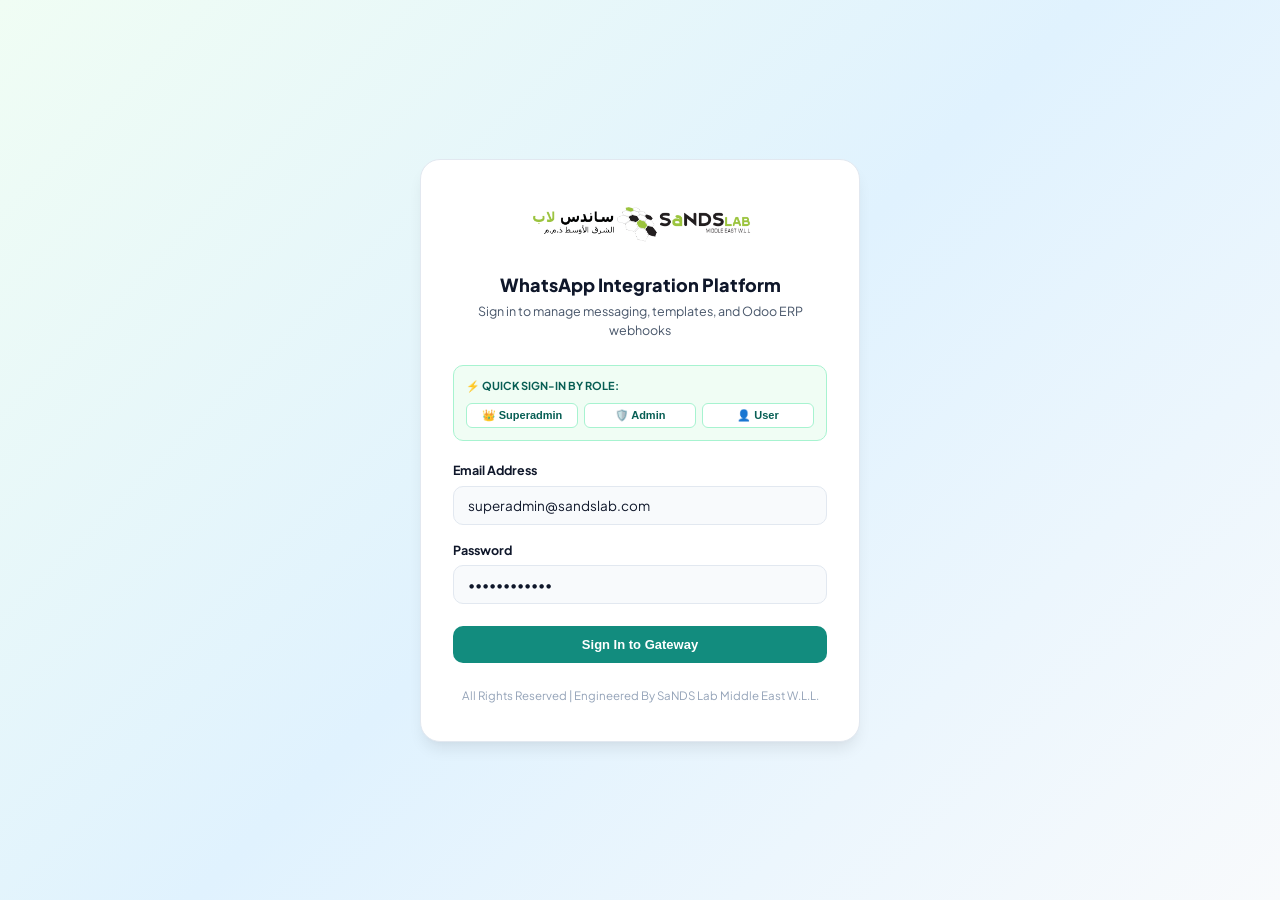
==== index.html @ a56812cc "Fix Meta template approval sync: add real-time status auto-sync and live polling for pending templat" ====
<!DOCTYPE html>
<html lang="en">
<head>
  <meta charset="UTF-8">
  <meta name="viewport" content="width=device-width, initial-scale=1.0">
  <title>WhatsApp Integration Platform | SaNDS Lab Middle East W.L.L.</title>
  
  <!-- Favicon -->
  <link rel="icon" type="image/png" href="./assets/logos/SaNDSLab-LogoNewUpdated.png">

  <!-- Google Fonts -->
  <link rel="preconnect" href="https://fonts.googleapis.com">
  <link rel="preconnect" href="https://fonts.gstatic.com" crossorigin>
  <link href="https://fonts.googleapis.com/css2?family=Plus+Jakarta+Sans:wght@300;400;500;600;700;800&family=JetBrains+Mono:wght@400;500;600&display=swap" rel="stylesheet">

  <!-- Application Stylesheet -->
  <link rel="stylesheet" href="./assets/css/app.css">

  <!-- Local Offline React 18 Core -->
  <script src="./assets/js/vendor/react.min.js"></script>
  <script src="./assets/js/vendor/react-dom.min.js"></script>
</head>
<body>
  <div id="root"></div>

  <!-- Pre-compiled Fast React 18 Application Bundle -->
  <script src="./assets/js/app.compiled.js?v=2.4.1"></script>
</body>
</html>
---- assets/css/app.css ----
/**
 * WhatsApp Integration Platform Stylesheet
 * Engineered by SaNDS Lab Middle East W.L.L.
 * Clean White Theme with WhatsApp Light Green Accents & Horizontal Navigation
 */

:root {
  --wa-green: #25D366;
  --wa-teal: #128C7E;
  --wa-dark-teal: #075E54;
  --wa-light-green: #DCF8C6;
  --wa-mint-bg: #E8F8F5;
  --wa-soft-green: #F0FDF4;
  --wa-border-green: #A7F3D0;
  
  --bg-app: #F8FAFC;
  --bg-card: #FFFFFF;
  --bg-sidebar: #FFFFFF;
  --bg-input: #F8FAFC;
  --border-color: #E2E8F0;
  --border-subtle: #F1F5F9;

  --text-primary: #0F172A;
  --text-secondary: #475569;
  --text-muted: #94A3B8;
  --text-inverse: #FFFFFF;

  --badge-otp: #3B82F6;
  --badge-utility: #10B981;
  --badge-marketing: #8B5CF6;
  --badge-service: #06B6D4;

  --shadow-sm: 0 1px 2px 0 rgba(0, 0, 0, 0.05);
  --shadow-md: 0 4px 6px -1px rgba(0, 0, 0, 0.08), 0 2px 4px -2px rgba(0, 0, 0, 0.04);
  --shadow-lg: 0 10px 15px -3px rgba(0, 0, 0, 0.08), 0 4px 6px -4px rgba(0, 0, 0, 0.03);
  --shadow-phone: 0 20px 25px -5px rgba(0, 0, 0, 0.15), 0 8px 10px -6px rgba(0, 0, 0, 0.1);

  --radius-sm: 6px;
  --radius-md: 10px;
  --radius-lg: 14px;
  --radius-full: 9999px;
}

* {
  box-sizing: border-box;
  margin: 0;
  padding: 0;
}

body {
  font-family: 'Plus Jakarta Sans', -apple-system, BlinkMacSystemFont, "Segoe UI", Roboto, sans-serif;
  background-color: var(--bg-app);
  color: var(--text-primary);
  line-height: 1.5;
  font-size: 13.5px;
  -webkit-font-smoothing: antialiased;
  min-height: 100vh;
  display: flex;
  flex-direction: column;
}

#root {
  min-height: 100vh;
  display: flex;
  flex-direction: column;
}

/* =========================================================================
   TOP HORIZONTAL NAVIGATION BAR (SaNDS Lab Logo ONLY)
   ========================================================================= */
/* =========================================================================
   TOP 2-TIER HORIZONTAL HEADER (Brand Top Bar + Full Sub-Header Menu)
   ========================================================================= */
.app-header {
  background: var(--bg-card);
  border-bottom: 1px solid var(--border-color);
  position: sticky;
  top: 0;
  z-index: 1000;
  box-shadow: 0 2px 10px rgba(0,0,0,0.04);
}

.header-top-bar {
  border-bottom: 1px solid var(--border-subtle);
  background: #FFFFFF;
}

.header-top-inner {
  max-width: 1680px;
  margin: 0 auto;
  padding: 0 24px;
  height: 68px;
  display: flex;
  align-items: center;
  justify-content: space-between;
  gap: 20px;
}

.header-brand {
  display: flex;
  align-items: center;
  gap: 16px;
  text-decoration: none;
}

.brand-logo {
  height: 48px;
  max-width: 240px;
  object-fit: contain;
  transition: transform 0.2s ease;
}

.brand-logo:hover {
  transform: scale(1.02);
}

.brand-badge {
  background: var(--wa-mint-bg);
  color: var(--wa-dark-teal);
  border: 1px solid var(--wa-border-green);
  font-size: 11px;
  font-weight: 700;
  padding: 3px 9px;
  border-radius: var(--radius-full);
  display: flex;
  align-items: center;
  gap: 6px;
}

.brand-badge .dot {
  width: 6px;
  height: 6px;
  border-radius: 50%;
  background: var(--wa-green);
  box-shadow: 0 0 6px var(--wa-green);
}

/* Sub-Header Horizontal Navigation Bar (Fixed bottom of header) */
.header-nav-bar {
  background: #FFFFFF;
  position: relative;
  z-index: 50;
}

.header-nav-inner {
  max-width: 1680px;
  margin: 0 auto;
  padding: 0 24px;
  display: flex;
  align-items: center;
  overflow: visible;
}

.horizontal-nav {
  display: flex;
  align-items: center;
  gap: 6px;
  padding: 8px 0;
  width: 100%;
}

.nav-item {
  display: inline-flex;
  align-items: center;
  gap: 8px;
  padding: 8px 16px;
  border-radius: var(--radius-md);
  font-size: 13px;
  font-weight: 600;
  color: var(--text-secondary);
  text-decoration: none;
  cursor: pointer;
  border: 1px solid transparent;
  transition: all 0.15s ease-in-out;
  white-space: nowrap;
}

.nav-item:hover {
  background: var(--wa-soft-green);
  color: var(--wa-dark-teal);
}

.nav-item.active {
  background: var(--wa-teal);
  color: #FFFFFF;
  box-shadow: 0 2px 8px rgba(18, 140, 126, 0.25);
}

.nav-item svg {
  flex-shrink: 0;
}

/* Navigation Dropdown Menu (.nav-dropdown-wrap, .nav-dropdown-btn, .nav-dropdown-menu, .nav-dropdown-item) */
.nav-dropdown-wrap {
  position: relative;
  display: inline-flex;
}

.nav-dropdown-btn {
  display: inline-flex;
  align-items: center;
  gap: 7px;
  padding: 8px 16px;
  border-radius: var(--radius-md);
  font-size: 13px;
  font-weight: 600;
  color: var(--text-secondary);
  background: transparent;
  border: 1px solid transparent;
  cursor: pointer;
  transition: all 0.15s ease-in-out;
  white-space: nowrap;
}

.nav-dropdown-btn:hover {
  background: var(--wa-soft-green);
  color: var(--wa-dark-teal);
}

.nav-dropdown-btn.active {
  background: var(--wa-teal);
  color: #FFFFFF;
  box-shadow: 0 2px 8px rgba(18, 140, 126, 0.25);
}

.nav-dropdown-btn.active .nav-chevron {
  color: rgba(255, 255, 255, 0.9);
}

.nav-chevron {
  font-size: 9px;
  margin-left: 2px;
  transition: transform 0.2s ease;
  display: inline-block;
  color: #94A3B8;
}

.nav-chevron.open {
  transform: rotate(180deg);
}

.nav-dropdown-menu {
  position: absolute;
  top: calc(100% + 6px);
  left: 0;
  min-width: 250px;
  background: #FFFFFF;
  border: 1px solid #E2E8F0;
  border-radius: 12px;
  box-shadow: 0 16px 32px -4px rgba(15, 23, 42, 0.16), 0 4px 12px -2px rgba(15, 23, 42, 0.08);
  padding: 6px;
  z-index: 10000;
  display: flex;
  flex-direction: column;
  gap: 3px;
  animation: dropdownSlideIn 0.18s cubic-bezier(0.16, 1, 0.3, 1);
}

@keyframes dropdownSlideIn {
  from {
    opacity: 0;
    transform: translateY(-6px);
  }
  to {
    opacity: 1;
    transform: translateY(0);
  }
}

.nav-dropdown-item {
  display: flex;
  align-items: center;
  justify-content: space-between;
  padding: 9px 12px;
  border-radius: 8px;
  font-size: 13px;
  font-weight: 600;
  color: #334155;
  background: transparent;
  border: none;
  cursor: pointer;
  text-align: left;
  width: 100%;
  transition: all 0.15s ease;
}

.nav-dropdown-item-left {
  display: flex;
  align-items: center;
  gap: 10px;
}

.nav-dropdown-item:hover {
  background: #F0FDF4;
  color: #075E54;
}

.nav-dropdown-item.active {
  background: #E8F8F5;
  color: #075E54;
  font-weight: 700;
}

.nav-item-indicator {
  display: inline-block;
  width: 7px;
  height: 7px;
  border-radius: 50%;
  background: #128C7E;
  box-shadow: 0 0 6px rgba(18, 140, 126, 0.6);
}

/* User Profile & Role Info in Header */
.header-actions {
  display: flex;
  align-items: center;
  gap: 12px;
}

.user-profile-pill {
  display: flex;
  align-items: center;
  gap: 9px;
  background: var(--bg-app);
  border: 1px solid var(--border-color);
  padding: 4px 10px 4px 6px;
  border-radius: var(--radius-full);
}

.avatar {
  width: 28px;
  height: 28px;
  border-radius: 50%;
  display: flex;
  align-items: center;
  justify-content: center;
  color: #fff;
  font-size: 12px;
  font-weight: 700;
  background: var(--wa-teal);
}

.user-details {
  display: flex;
  flex-direction: column;
}

.user-name {
  font-size: 12px;
  font-weight: 700;
  color: var(--text-primary);
  line-height: 1.2;
}

.user-role-badge {
  font-size: 10px;
  font-weight: 700;
  text-transform: uppercase;
  color: var(--wa-teal);
  letter-spacing: 0.4px;
}

.btn-logout {
  background: transparent;
  border: 1px solid var(--border-color);
  color: var(--text-secondary);
  padding: 7px 12px;
  border-radius: var(--radius-md);
  font-size: 12px;
  font-weight: 600;
  cursor: pointer;
  display: inline-flex;
  align-items: center;
  gap: 6px;
  transition: all 0.15s ease;
}

.btn-logout:hover {
  background: #FEE2E2;
  border-color: #FCA5A5;
  color: #DC2626;
}

/* =========================================================================
   MAIN APP CONTAINER
   ========================================================================= */
.app-body {
  flex: 1;
  max-width: 1680px;
  width: 100%;
  margin: 0 auto;
  padding: 24px;
}

.page-header-row {
  display: flex;
  justify-content: space-between;
  align-items: center;
  margin-bottom: 22px;
}

.page-title-group h1 {
  font-size: 20px;
  font-weight: 800;
  color: var(--text-primary);
  display: flex;
  align-items: center;
  gap: 10px;
}

.page-title-group p {
  font-size: 12.5px;
  color: var(--text-secondary);
  margin-top: 3px;
}

/* =========================================================================
   CARDS & GRIDS
   ========================================================================= */
.card {
  background: var(--bg-card);
  border: 1px solid var(--border-color);
  border-radius: var(--radius-lg);
  padding: 20px;
  box-shadow: var(--shadow-sm);
  margin-bottom: 20px;
  min-width: 0;
  box-sizing: border-box;
}

.card-header {
  display: flex;
  justify-content: space-between;
  align-items: center;
  margin-bottom: 16px;
  padding-bottom: 12px;
  border-bottom: 1px solid var(--border-subtle);
}

.card-title {
  font-size: 15px;
  font-weight: 700;
  color: var(--text-primary);
  display: flex;
  align-items: center;
  gap: 8px;
}

/* KPI Overview Grid */
.kpi-grid {
  display: grid;
  grid-template-columns: repeat(auto-fit, minmax(220px, 1fr));
  gap: 16px;
  margin-bottom: 24px;
}

.kpi-card {
  background: var(--bg-card);
  border: 1px solid var(--border-color);
  border-radius: var(--radius-lg);
  padding: 18px 20px;
  box-shadow: var(--shadow-sm);
  display: flex;
  flex-direction: column;
  position: relative;
  overflow: hidden;
  transition: transform 0.15s ease, box-shadow 0.15s ease;
}

.kpi-card:hover {
  transform: translateY(-2px);
  box-shadow: var(--shadow-md);
}

.kpi-card::before {
  content: "";
  position: absolute;
  top: 0;
  left: 0;
  right: 0;
  height: 3px;
  background: var(--wa-teal);
}

.kpi-card.accent-green::before { background: var(--wa-green); }
.kpi-card.accent-blue::before { background: #3B82F6; }
.kpi-card.accent-purple::before { background: #8B5CF6; }
.kpi-card.accent-amber::before { background: #F59E0B; }

.kpi-label {
  font-size: 11.5px;
  font-weight: 700;
  text-transform: uppercase;
  color: var(--text-secondary);
  letter-spacing: 0.5px;
  margin-bottom: 6px;
}

.kpi-value {
  font-size: 24px;
  font-weight: 800;
  color: var(--text-primary);
  line-height: 1.2;
}

.kpi-sub {
  font-size: 11.5px;
  color: var(--text-muted);
  margin-top: 6px;
  display: flex;
  align-items: center;
  gap: 5px;
}

.kpi-sub.positive {
  color: #15803D;
  font-weight: 600;
}

/* =========================================================================
   COMPOSER & LIVE WHATSAPP PHONE MOCKUP
   ========================================================================= */
.composer-layout {
  display: grid;
  grid-template-columns: 1fr 380px;
  gap: 24px;
  align-items: flex-start;
}

@media (max-width: 992px) {
  .composer-layout {
    grid-template-columns: 1fr;
  }
}

.form-group {
  margin-bottom: 16px;
}

.form-label {
  display: block;
  font-size: 12.5px;
  font-weight: 700;
  color: var(--text-primary);
  margin-bottom: 6px;
}

.form-hint {
  font-size: 11px;
  color: var(--text-muted);
  margin-top: 4px;
}

.form-input, .form-select, .form-textarea, .form-control {
  width: 100%;
  padding: 10px 14px;
  background: var(--bg-input);
  border: 1.5px solid var(--border-color);
  border-radius: var(--radius-md);
  font-size: 13.5px;
  font-family: inherit;
  color: var(--text-primary);
  transition: all 0.2s ease;
  box-sizing: border-box;
  display: block;
}

.form-select {
  appearance: none;
  -webkit-appearance: none;
  background-color: #FFFFFF;
  background-image: url("data:image/svg+xml,%3Csvg xmlns='http://www.w3.org/2000/svg' width='16' height='16' fill='%2364748B' viewBox='0 0 16 16'%3E%3Cpath d='M7.247 11.14 2.451 5.658C1.885 5.013 2.345 4 3.204 4h9.592a1 1 0 0 1 .753 1.659l-4.796 5.48a1 1 0 0 1-1.506 0z'/%3E%3C/svg%3E");
  background-repeat: no-repeat;
  background-position: right 14px center;
  background-size: 12px;
  padding-right: 38px;
  cursor: pointer;
}

.form-input:focus, .form-select:focus, .form-textarea:focus, .form-control:focus {
  outline: none;
  background: #fff;
  border-color: var(--wa-teal);
  box-shadow: 0 0 0 3px rgba(18, 140, 126, 0.18);
}

.form-textarea {
  min-height: 90px;
  resize: vertical;
}

.param-grid {
  display: grid;
  grid-template-columns: 1fr 1fr;
  gap: 12px;
  background: var(--wa-soft-green);
  padding: 14px;
  border-radius: var(--radius-md);
  border: 1px solid var(--wa-border-green);
}

/* Tariff Estimate Bar */
.tariff-estimate-banner {
  background: linear-gradient(135deg, #ECFDF5 0%, #E0F2FE 100%);
  border: 1.5px solid #A7F3D0;
  border-radius: var(--radius-md);
  padding: 12px 16px;
  display: flex;
  justify-content: space-between;
  align-items: center;
  margin-top: 16px;
}

.tariff-info {
  display: flex;
  flex-direction: column;
}

.tariff-info .title {
  font-size: 12px;
  font-weight: 700;
  color: #065F46;
}

.tariff-info .breakdown {
  font-size: 11px;
  color: #047857;
}

.tariff-rate-badge {
  background: var(--wa-teal);
  color: #fff;
  font-size: 14px;
  font-weight: 800;
  padding: 6px 12px;
  border-radius: var(--radius-md);
  letter-spacing: 0.3px;
}

/* WhatsApp Realistic Smartphone Mockup */
.phone-mockup-wrapper {
  position: sticky;
  top: 90px;
}

.phone-device {
  width: 360px;
  height: 620px;
  background: #111827;
  border-radius: 40px;
  padding: 12px;
  box-shadow: var(--shadow-phone);
  border: 3px solid #374151;
  position: relative;
  display: flex;
  flex-direction: column;
  margin: 0 auto;
}

.phone-notch {
  width: 140px;
  height: 18px;
  background: #111827;
  position: absolute;
  top: 12px;
  left: 50%;
  transform: translateX(-50%);
  border-bottom-left-radius: 12px;
  border-bottom-right-radius: 12px;
  z-index: 100;
  display: flex;
  align-items: center;
  justify-content: center;
}

.phone-speaker {
  width: 40px;
  height: 3px;
  background: #4B5563;
  border-radius: 2px;
}

.phone-screen {
  background: #ECE5DD url('https://user-images.githubusercontent.com/15075759/28719144-86dc0f70-73b1-11e7-911d-60d70fcded21.png') repeat;
  background-size: 320px;
  flex: 1;
  border-radius: 30px;
  display: flex;
  flex-direction: column;
  overflow: hidden;
}

.wa-chat-header {
  background: #075E54;
  color: #fff;
  padding: 24px 12px 10px;
  display: flex;
  align-items: center;
  gap: 10px;
}

.wa-avatar {
  width: 34px;
  height: 34px;
  border-radius: 50%;
  background: #25D366;
  display: flex;
  align-items: center;
  justify-content: center;
  font-weight: 800;
  color: #075E54;
  font-size: 13px;
}

.wa-user-info {
  flex: 1;
  overflow: hidden;
}

.wa-contact-name {
  font-size: 13px;
  font-weight: 700;
  display: flex;
  align-items: center;
  gap: 4px;
  white-space: nowrap;
}

.wa-verified-icon {
  color: #25D366;
}

.wa-status-text {
  font-size: 10px;
  color: #E2E8F0;
  opacity: 0.9;
}

.wa-chat-body {
  flex: 1;
  padding: 14px 12px;
  overflow-y: auto;
  display: flex;
  flex-direction: column;
  justify-content: flex-end;
  gap: 8px;
}

.wa-date-pill {
  align-self: center;
  background: rgba(255, 255, 255, 0.85);
  font-size: 10px;
  font-weight: 600;
  color: #4B5563;
  padding: 3px 9px;
  border-radius: 6px;
  box-shadow: 0 1px 1px rgba(0,0,0,0.06);
  margin-bottom: 6px;
}

.wa-bubble {
  max-width: 88%;
  background: var(--wa-light-green);
  align-self: flex-end;
  padding: 8px 10px 6px;
  border-radius: 8px 0px 8px 8px;
  box-shadow: 0 1px 2px rgba(0,0,0,0.12);
  position: relative;
  font-size: 12.5px;
  color: #111827;
  line-height: 1.4;
  word-break: break-word;
}

.wa-bubble.inbound {
  background: #FFFFFF;
  align-self: flex-start;
  border-radius: 0px 8px 8px 8px;
}

.wa-bubble-doc {
  background: #C4E9B3;
  padding: 7px 9px;
  border-radius: 6px;
  display: flex;
  align-items: center;
  gap: 8px;
  margin-bottom: 6px;
  font-size: 11.5px;
  font-weight: 600;
}

.wa-bubble-footer {
  font-size: 10px;
  color: #6B7280;
  margin-top: 4px;
  border-top: 1px dashed rgba(0,0,0,0.08);
  padding-top: 3px;
}

.wa-bubble-meta {
  display: flex;
  justify-content: flex-end;
  align-items: center;
  gap: 4px;
  font-size: 9.5px;
  color: #6B7280;
  margin-top: 3px;
}

.wa-ticks {
  color: #3B82F6;
  font-size: 11px;
}

.wa-chat-input-bar {
  background: #F0F2F5;
  padding: 8px 10px;
  display: flex;
  align-items: center;
  gap: 8px;
}

.wa-dummy-input {
  background: #FFFFFF;
  flex: 1;
  padding: 6px 12px;
  border-radius: 20px;
  font-size: 11px;
  color: #9CA3AF;
}

/* =========================================================================
   DATATABLE COMPONENT & CONTROLS
   ========================================================================= */
.datatable-container {
  background: var(--bg-card);
  border: 1px solid var(--border-color);
  border-radius: var(--radius-lg);
  box-shadow: var(--shadow-sm);
  overflow: hidden;
  margin-bottom: 24px;
}

.datatable-header {
  padding: 16px 20px;
  display: flex;
  justify-content: space-between;
  align-items: center;
  flex-wrap: wrap;
  gap: 14px;
  background: #FFFFFF;
  border-bottom: 1px solid var(--border-color);
}

.datatable-length {
  display: flex;
  align-items: center;
  gap: 8px;
  font-size: 12.5px;
  color: var(--text-secondary);
  font-weight: 600;
}

.datatable-length select {
  padding: 5px 10px;
  background: var(--bg-input);
  border: 1px solid var(--border-color);
  border-radius: var(--radius-sm);
  font-size: 12.5px;
  color: var(--text-primary);
  font-weight: 600;
  cursor: pointer;
}

.datatable-tools {
  display: flex;
  align-items: center;
  gap: 10px;
  flex-wrap: wrap;
}

.datatable-search {
  position: relative;
  display: flex;
  align-items: center;
}

.datatable-search input {
  padding: 7px 12px 7px 32px;
  background: var(--bg-input);
  border: 1px solid var(--border-color);
  border-radius: var(--radius-md);
  font-size: 12.5px;
  width: 240px;
  color: var(--text-primary);
  transition: all 0.2s;
}

.datatable-search input:focus {
  width: 290px;
  background: #FFFFFF;
  border-color: var(--wa-teal);
  outline: none;
  box-shadow: 0 0 0 3px rgba(18, 140, 126, 0.15);
}

.datatable-search-icon {
  position: absolute;
  left: 10px;
  font-size: 12px;
  color: var(--text-muted);
  pointer-events: none;
}

.btn-export {
  background: #FFFFFF;
  border: 1px solid var(--border-color);
  color: var(--text-secondary);
  padding: 6px 12px;
  border-radius: var(--radius-md);
  font-size: 12px;
  font-weight: 600;
  cursor: pointer;
  display: inline-flex;
  align-items: center;
  gap: 6px;
  transition: all 0.15s;
}

.btn-export:hover {
  background: var(--wa-soft-green);
  border-color: var(--wa-border-green);
  color: var(--wa-dark-teal);
}

.data-table-wrapper {
  overflow-x: auto;
}

.data-table {
  width: 100%;
  border-collapse: collapse;
  font-size: 12.5px;
  text-align: left;
}

.data-table th {
  background: #F8FAFC;
  color: var(--text-secondary);
  font-weight: 700;
  padding: 12px 16px;
  border-bottom: 1.5px solid var(--border-color);
  text-transform: uppercase;
  font-size: 11px;
  letter-spacing: 0.5px;
  white-space: nowrap;
}

.data-table th.sortable {
  cursor: pointer;
  user-select: none;
  transition: background 0.15s, color 0.15s;
}

.data-table th.sortable:hover {
  background: #EEF2F6;
  color: var(--wa-dark-teal);
}

.sort-indicator {
  display: inline-block;
  margin-left: 6px;
  font-size: 10px;
  color: var(--text-muted);
}

.data-table th.sorted .sort-indicator {
  color: var(--wa-teal);
  font-weight: 800;
}

.data-table td {
  padding: 13px 16px;
  border-bottom: 1px solid var(--border-subtle);
  color: var(--text-primary);
  vertical-align: middle;
}

.data-table tr:last-child td {
  border-bottom: none;
}

.data-table tr:hover td {
  background: var(--wa-soft-green);
}

/* DataTable Footer Pagination */
.datatable-footer {
  padding: 14px 20px;
  display: flex;
  justify-content: space-between;
  align-items: center;
  flex-wrap: wrap;
  gap: 12px;
  background: #FFFFFF;
  border-top: 1px solid var(--border-color);
  font-size: 12px;
  color: var(--text-secondary);
}

.datatable-info {
  font-weight: 600;
}

.datatable-pagination {
  display: flex;
  align-items: center;
  gap: 4px;
}

.page-btn {
  background: #FFFFFF;
  border: 1px solid var(--border-color);
  color: var(--text-secondary);
  min-width: 32px;
  height: 32px;
  padding: 0 8px;
  border-radius: var(--radius-sm);
  font-size: 12px;
  font-weight: 700;
  display: inline-flex;
  align-items: center;
  justify-content: center;
  cursor: pointer;
  transition: all 0.15s;
}

.page-btn:hover:not(:disabled) {
  background: var(--wa-soft-green);
  border-color: var(--wa-border-green);
  color: var(--wa-dark-teal);
}

.page-btn.active {
  background: var(--wa-teal);
  border-color: var(--wa-teal);
  color: #FFFFFF;
  box-shadow: 0 2px 6px rgba(18, 140, 126, 0.25);
}

.page-btn:disabled {
  opacity: 0.4;
  cursor: not-allowed;
}

.badge {
  display: inline-flex;
  align-items: center;
  gap: 4px;
  padding: 3px 8px;
  border-radius: var(--radius-full);
  font-size: 11px;
  font-weight: 700;
  text-transform: uppercase;
  letter-spacing: 0.3px;
}

.badge.cat-auth { background: #EFF6FF; color: #1D4ED8; border: 1px solid #BFDBFE; }
.badge.cat-utility { background: #F0FDF4; color: #15803D; border: 1px solid #BBF7D0; }
.badge.cat-marketing { background: #FAF5FF; color: #7E22CE; border: 1px solid #E9D5FF; }
.badge.cat-service { background: #ECFEFF; color: #0E7490; border: 1px solid #A5F3FC; }

.badge.status-read { background: #DCFCE7; color: #15803D; }
.badge.status-delivered { background: #E0E7FF; color: #4338CA; }
.badge.status-sent { background: #FEF3C7; color: #B45309; }
.badge.status-queued { background: #F3F4F6; color: #4B5563; }
.badge.status-failed { background: #FEE2E2; color: #B91C1C; }

/* Buttons */
.btn {
  display: inline-flex;
  align-items: center;
  justify-content: center;
  gap: 8px;
  padding: 8px 16px;
  border-radius: var(--radius-md);
  font-size: 13px;
  font-weight: 600;
  cursor: pointer;
  border: 1px solid transparent;
  transition: all 0.15s ease;
  text-decoration: none;
}

.btn-primary {
  background: var(--wa-teal);
  color: #fff;
}

.btn-primary:hover {
  background: var(--wa-dark-teal);
  transform: translateY(-1px);
}

.btn-success {
  background: var(--wa-green);
  color: #075E54;
  font-weight: 700;
}

.btn-success:hover {
  background: #1EBE5D;
}

.btn-secondary {
  background: #F1F5F9;
  color: var(--text-secondary);
  border-color: var(--border-color);
}

.btn-secondary:hover {
  background: #E2E8F0;
  color: var(--text-primary);
}

.btn-sm {
  padding: 4px 10px;
  font-size: 11.5px;
  border-radius: var(--radius-sm);
}

/* =========================================================================
   LOGIN SCREEN (Light Theme & Presets)
   ========================================================================= */
.login-container {
  min-height: 100vh;
  display: flex;
  align-items: center;
  justify-content: center;
  background: linear-gradient(135deg, #F0FDF4 0%, #E0F2FE 50%, #F8FAFC 100%);
  padding: 24px;
}

.login-card {
  width: 100%;
  max-width: 440px;
  background: #FFFFFF;
  border: 1px solid var(--border-color);
  border-radius: 20px;
  padding: 36px 32px;
  box-shadow: var(--shadow-lg);
}

.login-header {
  text-align: center;
  margin-bottom: 26px;
}

.login-logo {
  height: 54px;
  max-width: 260px;
  object-fit: contain;
  margin-bottom: 16px;
}

.login-header h2 {
  font-size: 18px;
  font-weight: 800;
  color: var(--text-primary);
}

.login-header p {
  font-size: 12.5px;
  color: var(--text-secondary);
  margin-top: 4px;
}

.preset-roles-box {
  background: var(--wa-soft-green);
  border: 1px solid var(--wa-border-green);
  border-radius: var(--radius-md);
  padding: 12px;
  margin-bottom: 20px;
}

.preset-roles-title {
  font-size: 11px;
  font-weight: 700;
  text-transform: uppercase;
  color: var(--wa-dark-teal);
  margin-bottom: 8px;
}

.preset-buttons-row {
  display: flex;
  gap: 6px;
}

.btn-preset {
  flex: 1;
  background: #fff;
  border: 1px solid var(--wa-border-green);
  color: var(--wa-dark-teal);
  padding: 5px 8px;
  border-radius: var(--radius-sm);
  font-size: 11px;
  font-weight: 700;
  cursor: pointer;
  transition: all 0.15s ease;
}

.btn-preset:hover {
  background: var(--wa-teal);
  color: #fff;
  border-color: var(--wa-teal);
}

/* =========================================================================
   API DEVELOPER HUB & CODE SNIPPETS
   ========================================================================= */
.api-hub-grid {
  display: grid;
  grid-template-columns: minmax(0, 1fr) minmax(0, 1fr);
  gap: 20px;
  align-items: start;
}

@media (max-width: 960px) {
  .api-hub-grid {
    grid-template-columns: 1fr;
  }
}

.code-box {
  background: #0F172A;
  color: #F8FAFC;
  font-family: 'JetBrains Mono', 'Fira Code', Consolas, monospace;
  font-size: 12px;
  padding: 16px;
  border-radius: var(--radius-md);
  overflow-x: auto;
  position: relative;
  line-height: 1.5;
  box-sizing: border-box;
  max-width: 100%;
}

.code-box pre {
  margin: 0;
  white-space: pre-wrap;
  word-break: break-word;
  overflow-wrap: anywhere;
  font-family: inherit;
  font-size: inherit;
  line-height: inherit;
  max-width: 100%;
}

.code-box-header {
  display: flex;
  justify-content: space-between;
  align-items: center;
  margin-bottom: 8px;
  padding-bottom: 8px;
  border-bottom: 1px solid #334155;
  font-size: 11px;
  color: #94A3B8;
  font-weight: 600;
}

.btn-copy-code {
  background: #1E293B;
  border: 1px solid #475569;
  color: #E2E8F0;
  padding: 4px 10px;
  border-radius: 6px;
  font-size: 11px;
  font-weight: 600;
  cursor: pointer;
  transition: all 0.15s;
  display: inline-flex;
  align-items: center;
  gap: 5px;
}

.btn-copy-code:hover {
  background: var(--wa-teal);
  color: #fff;
  border-color: var(--wa-teal);
}

.code-tabs-header {
  display: flex;
  gap: 4px;
  background: #1E293B;
  padding: 4px;
  border-radius: 8px;
  margin-bottom: 12px;
  flex-wrap: wrap;
}

.code-tab-btn {
  background: transparent;
  border: none;
  color: #94A3B8;
  padding: 6px 12px;
  font-size: 11.5px;
  font-weight: 600;
  border-radius: 6px;
  cursor: pointer;
  transition: all 0.2s ease;
  display: flex;
  align-items: center;
  gap: 6px;
}

.code-tab-btn:hover {
  color: #F8FAFC;
  background: rgba(255, 255, 255, 0.06);
}

.code-tab-btn.active {
  background: var(--wa-teal);
  color: #ffffff;
  box-shadow: 0 2px 4px rgba(0, 0, 0, 0.2);
}

/* =========================================================================
   FOOTER (All Rights Reserved & Engineered by SaNDS Lab)
   ========================================================================= */
.app-footer {
  background: var(--bg-card);
  border-top: 1px solid var(--border-color);
  padding: 16px 24px;
  margin-top: auto;
}

.footer-inner {
  max-width: 1680px;
  margin: 0 auto;
  display: flex;
  justify-content: space-between;
  align-items: center;
  font-size: 11.5px;
  color: var(--text-secondary);
  flex-wrap: wrap;
  gap: 10px;
}

.footer-left {
  font-weight: 600;
}

.footer-right {
  display: flex;
  align-items: center;
  gap: 14px;
}

.footer-badge {
  background: var(--wa-soft-green);
  color: var(--wa-teal);
  font-size: 10.5px;
  font-weight: 700;
  padding: 2px 7px;
  border-radius: 4px;
}

/* =========================================================================
   LIVE WHATSAPP CONVERSATION CHAT CONSOLE & DRAWER
   ========================================================================= */
.chat-modal-overlay {
  position: fixed;
  top: 0;
  left: 0;
  right: 0;
  bottom: 0;
  background: rgba(15, 23, 42, 0.65);
  backdrop-filter: blur(4px);
  display: flex;
  align-items: center;
  justify-content: center;
  z-index: 10000;
  padding: 20px;
  animation: fadeIn 0.2s ease-out;
}

.chat-modal-box {
  background: #FFFFFF;
  width: 100%;
  max-width: 780px;
  height: 85vh;
  max-height: 820px;
  border-radius: 16px;
  box-shadow: 0 25px 50px -12px rgba(0, 0, 0, 0.25);
  display: flex;
  flex-direction: column;
  overflow: hidden;
  border: 1px solid var(--border-color);
}

/* Chat Header */
.chat-modal-header {
  background: #075E54;
  color: #FFFFFF;
  padding: 14px 18px;
  display: flex;
  align-items: center;
  justify-content: space-between;
  box-shadow: 0 2px 8px rgba(0,0,0,0.15);
}

.chat-header-user {
  display: flex;
  align-items: center;
  gap: 12px;
}

.chat-avatar {
  width: 42px;
  height: 42px;
  border-radius: 50%;
  background: #128C7E;
  color: #FFFFFF;
  display: flex;
  align-items: center;
  justify-content: center;
  font-weight: 800;
  font-size: 15px;
  box-shadow: 0 2px 5px rgba(0,0,0,0.2);
  position: relative;
}

.chat-avatar-online {
  position: absolute;
  bottom: 0;
  right: 0;
  width: 11px;
  height: 11px;
  background: #25D366;
  border: 2px solid #075E54;
  border-radius: 50%;
}

.chat-user-meta {
  display: flex;
  flex-direction: column;
}

.chat-user-phone {
  font-size: 15px;
  font-weight: 700;
  letter-spacing: 0.2px;
}

.chat-user-sub {
  font-size: 11px;
  color: #A7F3D0;
  display: flex;
  align-items: center;
  gap: 6px;
}

.chat-window-pill {
  background: rgba(37, 211, 102, 0.2);
  border: 1px solid rgba(37, 211, 102, 0.4);
  color: #DCFCE7;
  padding: 1px 7px;
  border-radius: 12px;
  font-size: 10px;
  font-weight: 700;
}

.chat-header-actions {
  display: flex;
  align-items: center;
  gap: 8px;
}

.btn-chat-close {
  background: rgba(255,255,255,0.15);
  border: none;
  color: #FFFFFF;
  width: 32px;
  height: 32px;
  border-radius: 50%;
  display: flex;
  align-items: center;
  justify-content: center;
  font-size: 15px;
  cursor: pointer;
  transition: all 0.2s;
}

.btn-chat-close:hover {
  background: rgba(255,255,255,0.3);
  transform: scale(1.05);
}

/* Chat Body / Canvas (Real WhatsApp Wallpaper Aesthetic) */
.chat-messages-canvas {
  flex: 1;
  background-color: #ECE5DD;
  background-image: radial-gradient(#CBD5E1 1px, transparent 1px);
  background-size: 16px 16px;
  padding: 18px 20px;
  overflow-y: auto;
  display: flex;
  flex-direction: column;
  gap: 12px;
}

.chat-date-separator {
  align-self: center;
  background: rgba(255, 255, 255, 0.85);
  color: #475569;
  font-size: 10.5px;
  font-weight: 700;
  padding: 3px 12px;
  border-radius: 8px;
  box-shadow: 0 1px 2px rgba(0,0,0,0.06);
  margin: 6px 0;
  text-transform: uppercase;
}

/* Bubbles */
.chat-bubble-row {
  display: flex;
  width: 100%;
}

.chat-bubble-row.outbound {
  justify-content: flex-end;
}

.chat-bubble-row.inbound {
  justify-content: flex-start;
}

.chat-bubble {
  max-width: 72%;
  padding: 9px 12px 6px 12px;
  border-radius: 10px;
  font-size: 13.5px;
  line-height: 1.45;
  box-shadow: 0 1px 2px rgba(0,0,0,0.12);
  position: relative;
  word-break: break-word;
}

.chat-bubble-row.outbound .chat-bubble {
  background: #DCF8C6;
  color: #0F172A;
  border-top-right-radius: 2px;
}

.chat-bubble-row.inbound .chat-bubble {
  background: #FFFFFF;
  color: #0F172A;
  border-top-left-radius: 2px;
}

.chat-bubble-template-tag {
  display: inline-block;
  font-size: 10px;
  font-weight: 700;
  text-transform: uppercase;
  color: #075E54;
  background: rgba(18, 140, 126, 0.12);
  padding: 2px 6px;
  border-radius: 4px;
  margin-bottom: 5px;
}

.chat-bubble-media {
  display: flex;
  align-items: center;
  gap: 8px;
  background: rgba(0,0,0,0.05);
  padding: 6px 10px;
  border-radius: 6px;
  margin-bottom: 6px;
  font-size: 12px;
  font-weight: 600;
}

.chat-bubble-footer {
  display: flex;
  align-items: center;
  justify-content: flex-end;
  gap: 4px;
  margin-top: 3px;
  font-size: 10px;
  color: #64748B;
}

.chat-tick-read {
  color: #34B7F1;
  font-weight: 800;
}

.chat-tick-delivered {
  color: #94A3B8;
  font-weight: 800;
}

/* Chat Input Bar */
.chat-input-bar {
  background: #F0F2F5;
  padding: 12px 16px;
  border-top: 1px solid #E2E8F0;
  display: flex;
  align-items: center;
  gap: 10px;
}

.chat-textarea {
  flex: 1;
  background: #FFFFFF;
  border: 1px solid #CBD5E1;
  border-radius: 24px;
  padding: 10px 18px;
  font-size: 13.5px;
  color: #0F172A;
  outline: none;
  resize: none;
  max-height: 100px;
  min-height: 42px;
  line-height: 1.4;
  font-family: inherit;
  transition: border-color 0.2s;
}

.chat-textarea:focus {
  border-color: #128C7E;
  box-shadow: 0 0 0 2px rgba(18, 140, 126, 0.15);
}

.btn-chat-send {
  background: #128C7E;
  border: none;
  color: #FFFFFF;
  width: 44px;
  height: 44px;
  border-radius: 50%;
  display: flex;
  align-items: center;
  justify-content: center;
  font-size: 18px;
  cursor: pointer;
  box-shadow: 0 2px 6px rgba(18, 140, 126, 0.35);
  transition: all 0.2s;
  flex-shrink: 0;
}

.btn-chat-send:hover {
  background: #075E54;
  transform: scale(1.05);
}

.btn-chat-send:disabled {
  background: #94A3B8;
  cursor: not-allowed;
  transform: none;
  box-shadow: none;
}

/* =========================================================================
   CONVERSATION VIEW MODE TOGGLE & THREAD PILLS
   ========================================================================= */
.view-mode-toggle {
  display: inline-flex;
  align-items: center;
  background: #F1F5F9;
  padding: 4px;
  border-radius: 10px;
  border: 1px solid #E2E8F0;
  gap: 3px;
}

.view-mode-btn {
  display: inline-flex;
  align-items: center;
  gap: 6px;
  padding: 6px 14px;
  font-size: 12.5px;
  font-weight: 600;
  border-radius: 8px;
  border: none;
  background: transparent;
  color: #64748B;
  cursor: pointer;
  transition: all 0.18s ease;
}

.view-mode-btn:hover {
  color: #0F172A;
  background: rgba(255, 255, 255, 0.6);
}

.view-mode-btn.active {
  background: #FFFFFF;
  color: #0F172A;
  box-shadow: 0 1px 4px rgba(0, 0, 0, 0.08);
  font-weight: 700;
}

.view-mode-btn .count-badge {
  font-size: 11px;
  padding: 1px 6px;
  border-radius: 10px;
  background: #E2E8F0;
  color: #475569;
}

.view-mode-btn.active .count-badge {
  background: #10B981;
  color: #FFFFFF;
}

/* =========================================================================
   WALLET & BILLING SYSTEM STYLES
   ========================================================================= */
.wallet-header-pill {
  display: inline-flex;
  align-items: center;
  gap: 7px;
  background: rgba(18, 140, 126, 0.08);
  border: 1px solid rgba(18, 140, 126, 0.25);
  color: #075E54;
  padding: 5px 12px;
  border-radius: var(--radius-full);
  font-size: 13px;
  font-weight: 700;
  cursor: pointer;
  transition: all 0.2s ease;
}

.wallet-header-pill:hover {
  background: rgba(18, 140, 126, 0.16);
  border-color: #128C7E;
  transform: translateY(-1px);
}

.wallet-hero-grid {
  display: grid;
  grid-template-columns: 1.4fr 1fr 1fr;
  gap: 20px;
  margin-bottom: 24px;
}

.wallet-balance-card {
  background: linear-gradient(135deg, #075E54 0%, #128C7E 100%);
  color: #FFFFFF;
  border-radius: 16px;
  padding: 24px;
  box-shadow: 0 10px 25px -5px rgba(7, 94, 84, 0.3);
  position: relative;
  overflow: hidden;
}

.wallet-balance-card::after {
  content: '';
  position: absolute;
  top: -40px;
  right: -40px;
  width: 140px;
  height: 140px;
  background: rgba(255, 255, 255, 0.1);
  border-radius: 50%;
  pointer-events: none;
}

.wallet-balance-label {
  font-size: 12.5px;
  text-transform: uppercase;
  letter-spacing: 0.8px;
  opacity: 0.85;
  font-weight: 700;
}

.wallet-balance-amount {
  font-size: 32px;
  font-weight: 800;
  margin: 10px 0 16px 0;
  letter-spacing: -0.5px;
}

.wallet-quick-actions {
  display: flex;
  gap: 10px;
}

.btn-recharge {
  background: #25D366;
  color: #064E3B;
  border: none;
  font-weight: 700;
  font-size: 13px;
  padding: 8px 16px;
  border-radius: 8px;
  cursor: pointer;
  display: inline-flex;
  align-items: center;
  gap: 6px;
  transition: all 0.2s;
}

.btn-recharge:hover {
  background: #34D399;
  transform: scale(1.03);
}

.tx-type-badge {
  display: inline-flex;
  align-items: center;
  gap: 4px;
  padding: 3px 8px;
  border-radius: 6px;
  font-size: 11.5px;
  font-weight: 700;
}

.tx-credit {
  background: #DCFCE7;
  color: #15803D;
}

.tx-debit {
  background: #FEE2E2;
  color: #B91C1C;
}

.tx-adjustment {
  background: #FEF3C7;
  color: #B45309;
}

.settings-nav-tabs {
  display: flex;
  gap: 8px;
  border-bottom: 2px solid var(--border-color);
  margin-bottom: 24px;
}

.settings-tab-btn {
  padding: 10px 18px;
  border: none;
  background: transparent;
  font-size: 13.5px;
  font-weight: 600;
  color: var(--text-secondary);
  cursor: pointer;
  border-bottom: 2px solid transparent;
  margin-bottom: -2px;
  display: inline-flex;
  align-items: center;
  gap: 8px;
  transition: all 0.2s ease;
}

.settings-tab-btn.active {
  color: var(--wa-teal);
  border-bottom-color: var(--wa-teal);
  font-weight: 700;
}

/* =========================================================================
   ATTRACTIVE CUSTOM CONFIRMATION POPUP MODAL
   ========================================================================= */
.confirm-modal-overlay {
  position: fixed;
  top: 0;
  left: 0;
  right: 0;
  bottom: 0;
  background: rgba(15, 23, 42, 0.65);
  backdrop-filter: blur(8px);
  -webkit-backdrop-filter: blur(8px);
  display: flex;
  align-items: center;
  justify-content: center;
  z-index: 11000;
  padding: 16px;
  animation: modalFadeIn 0.2s cubic-bezier(0.16, 1, 0.3, 1);
}

.confirm-modal-card {
  background: #FFFFFF;
  border-radius: 20px;
  width: 480px;
  max-width: 100%;
  box-shadow: 0 25px 50px -12px rgba(0, 0, 0, 0.25), 0 0 0 1px rgba(0, 0, 0, 0.05);
  overflow: hidden;
  animation: modalScaleUp 0.25s cubic-bezier(0.16, 1, 0.3, 1);
}

.confirm-modal-body {
  padding: 28px 28px 20px 28px;
  text-align: center;
}

.confirm-modal-icon-badge {
  width: 64px;
  height: 64px;
  border-radius: 50%;
  background: #FEE2E2;
  color: #DC2626;
  display: flex;
  align-items: center;
  justify-content: center;
  font-size: 28px;
  margin: 0 auto 18px auto;
  box-shadow: 0 0 0 8px #FEF2F2;
}

.confirm-modal-title {
  font-size: 19px;
  font-weight: 800;
  color: #0F172A;
  margin-bottom: 8px;
  letter-spacing: -0.3px;
}

.confirm-modal-subtitle {
  font-size: 13px;
  color: #64748B;
  line-height: 1.5;
  margin-bottom: 18px;
}

.confirm-modal-info-box {
  background: #F8FAFC;
  border: 1px solid #E2E8F0;
  border-radius: 12px;
  padding: 14px 16px;
  text-align: left;
  margin-bottom: 18px;
  font-size: 12.5px;
}

.confirm-modal-info-row {
  display: flex;
  justify-content: space-between;
  align-items: center;
  margin-bottom: 6px;
}

.confirm-modal-info-row:last-child {
  margin-bottom: 0;
}

.confirm-modal-info-label {
  color: #64748B;
  font-weight: 500;
}

.confirm-modal-info-value {
  color: #0F172A;
  font-weight: 700;
}

.confirm-modal-warning-box {
  background: #FEF3C7;
  border: 1px solid #FDE68A;
  border-radius: 10px;
  padding: 10px 14px;
  font-size: 12px;
  color: #92400E;
  text-align: left;
  line-height: 1.4;
  display: flex;
  align-items: flex-start;
  gap: 8px;
  margin-bottom: 20px;
}

.confirm-modal-actions {
  display: flex;
  gap: 12px;
  padding: 0 28px 24px 28px;
}

.btn-confirm-delete {
  flex: 1;
  background: #DC2626;
  color: #FFFFFF;
  border: none;
  font-weight: 700;
  font-size: 13.5px;
  padding: 12px 20px;
  border-radius: 12px;
  cursor: pointer;
  box-shadow: 0 4px 12px rgba(220, 38, 38, 0.3);
  transition: all 0.2s ease;
  display: inline-flex;
  align-items: center;
  justify-content: center;
  gap: 6px;
}

.btn-confirm-delete:hover {
  background: #B91C1C;
  transform: translateY(-1px);
  box-shadow: 0 6px 16px rgba(220, 38, 38, 0.4);
}

.btn-confirm-primary {
  flex: 1;
  background: linear-gradient(135deg, #075E54 0%, #128C7E 100%);
  color: #FFFFFF;
  border: none;
  font-weight: 700;
  font-size: 13.5px;
  padding: 12px 20px;
  border-radius: 12px;
  cursor: pointer;
  box-shadow: 0 4px 12px rgba(18, 140, 126, 0.3);
  transition: all 0.2s ease;
  display: inline-flex;
  align-items: center;
  justify-content: center;
  gap: 6px;
}

.btn-confirm-primary:hover {
  background: linear-gradient(135deg, #064E46 0%, #0F766E 100%);
  transform: translateY(-1px);
  box-shadow: 0 6px 16px rgba(18, 140, 126, 0.4);
}

.confirm-modal-icon-badge.primary, .confirm-modal-icon-badge.success {
  background: #DCFCE7 !important;
  color: #16A34A !important;
  box-shadow: 0 0 0 8px #F0FDF4 !important;
}

.confirm-modal-icon-badge.info {
  background: #E0F2FE !important;
  color: #0284C7 !important;
  box-shadow: 0 0 0 8px #F0F9FF !important;
}

.confirm-modal-icon-badge.warning {
  background: #FEF3C7 !important;
  color: #D97706 !important;
  box-shadow: 0 0 0 8px #FFFBEB !important;
}

.confirm-modal-icon-badge.danger {
  background: #FEE2E2 !important;
  color: #DC2626 !important;
  box-shadow: 0 0 0 8px #FEF2F2 !important;
}

.btn-confirm-cancel {
  flex: 1;
  background: #F1F5F9;
  color: #475569;
  border: 1px solid #CBD5E1;
  font-weight: 700;
  font-size: 13.5px;
  padding: 12px 20px;
  border-radius: 12px;
  cursor: pointer;
  transition: all 0.2s ease;
}

.btn-confirm-cancel:hover {
  background: #E2E8F0;
  color: #0F172A;
}

@keyframes modalFadeIn {
  from { opacity: 0; }
  to { opacity: 1; }
}

@keyframes modalScaleUp {
  from { opacity: 0; transform: scale(0.94) translateY(8px); }
  to { opacity: 1; transform: scale(1) translateY(0); }
}

/* =========================================================================
   VERSION ARCHITECTURE PILL, BADGES & MODAL STYLES
   ========================================================================= */
.version-pill-btn {
  display: inline-flex;
  align-items: center;
  gap: 6px;
  background: #EFF6FF;
  color: #1D4ED8;
  border: 1px solid #BFDBFE;
  border-radius: 9999px;
  padding: 4px 10px;
  font-size: 11.5px;
  font-weight: 700;
  cursor: pointer;
  margin-left: 8px;
  transition: all 0.2s ease;
  font-family: inherit;
}

.version-pill-btn:hover {
  background: #DBEAFE;
  color: #1E40AF;
  border-color: #93C5FD;
  transform: translateY(-1px);
  box-shadow: 0 2px 6px rgba(59, 130, 246, 0.2);
}

.version-pill-dot {
  width: 7px;
  height: 7px;
  border-radius: 50%;
  background: #10B981;
  box-shadow: 0 0 0 2px rgba(16, 185, 129, 0.25);
  animation: pulseDot 2s infinite;
}

@keyframes pulseDot {
  0% { transform: scale(0.95); opacity: 0.8; }
  50% { transform: scale(1.15); opacity: 1; }
  100% { transform: scale(0.95); opacity: 0.8; }
}

.version-footer-clickable {
  cursor: pointer;
  background: #EFF6FF !important;
  color: #1D4ED8 !important;
  border-color: #BFDBFE !important;
  font-weight: 700 !important;
  transition: all 0.2s ease;
}

.version-footer-clickable:hover {
  background: #DBEAFE !important;
  color: #1E40AF !important;
  transform: translateY(-1px);
}

.version-modal-overlay {
  position: fixed;
  inset: 0;
  background: rgba(15, 23, 42, 0.65);
  backdrop-filter: blur(4px);
  z-index: 10000;
  display: flex;
  align-items: center;
  justify-content: center;
  padding: 20px;
  animation: modalFadeIn 0.2s ease;
}

.version-modal-card {
  background: #FFFFFF;
  border-radius: 16px;
  width: 100%;
  max-width: 820px;
  max-height: 90vh;
  display: flex;
  flex-direction: column;
  box-shadow: 0 25px 50px -12px rgba(0, 0, 0, 0.25);
  border: 1px solid #E2E8F0;
  animation: modalScaleUp 0.25s cubic-bezier(0.16, 1, 0.3, 1);
  overflow: hidden;
}

.version-modal-header {
  padding: 20px 24px;
  background: linear-gradient(135deg, #075E54 0%, #128C7E 100%);
  color: #FFFFFF;
  display: flex;
  align-items: center;
  justify-content: space-between;
}

.version-modal-body {
  padding: 24px;
  overflow-y: auto;
  display: flex;
  flex-direction: column;
  gap: 20px;
}

.version-card-block {
  border: 1px solid #E2E8F0;
  border-radius: 12px;
  padding: 18px 20px;
  background: #F8FAFC;
}

.version-chip {
  display: inline-flex;
  align-items: center;
  gap: 5px;
  padding: 2px 8px;
  border-radius: 6px;
  font-size: 11px;
  font-weight: 700;
  letter-spacing: 0.3px;
}

/* =========================================================================
   INBOUND LIVE CHAT & TWO-WAY AGENT INBOX STYLES (v2.1.0)
   ========================================================================= */
.inbox-wrapper {
  display: flex;
  height: calc(100vh - 215px);
  min-height: 580px;
  background: var(--bg-card);
  border-radius: 14px;
  border: 1px solid var(--border-color);
  box-shadow: 0 4px 16px rgba(0, 0, 0, 0.04);
  overflow: hidden;
}

.inbox-sidebar {
  width: 380px;
  min-width: 320px;
  border-right: 1px solid var(--border-color);
  display: flex;
  flex-direction: column;
  background: #FFFFFF;
}

.inbox-sidebar-header {
  padding: 16px 18px;
  border-bottom: 1px solid var(--border-color);
  background: #F8FAFC;
}

.inbox-search-input {
  width: 100%;
  padding: 8px 12px 8px 34px;
  border: 1px solid var(--border-color);
  border-radius: 8px;
  font-size: 12.5px;
  background: #FFFFFF url('data:image/svg+xml;utf8,<svg xmlns="http://www.w3.org/2000/svg" width="14" height="14" viewBox="0 0 24 24" fill="none" stroke="%2394A3B8" stroke-width="2" stroke-linecap="round" stroke-linejoin="round"><circle cx="11" cy="11" r="8"></circle><line x1="21" y1="21" x2="16.65" y2="16.65"></line></svg>') no-repeat 10px center;
  outline: none;
  transition: all 0.2s ease;
}

.inbox-search-input:focus {
  border-color: var(--wa-teal);
  box-shadow: 0 0 0 3px rgba(18, 140, 126, 0.12);
}

.inbox-filters-bar {
  display: flex;
  gap: 6px;
  margin-top: 10px;
}

.inbox-filter-btn {
  flex: 1;
  padding: 5px 8px;
  border-radius: 6px;
  border: 1px solid var(--border-color);
  background: #FFFFFF;
  color: var(--text-secondary);
  font-size: 11.5px;
  font-weight: 600;
  cursor: pointer;
  text-align: center;
  transition: all 0.15s ease;
}

.inbox-filter-btn.active {
  background: var(--wa-dark-teal);
  color: #FFFFFF;
  border-color: var(--wa-dark-teal);
}

.inbox-threads-list {
  flex: 1;
  overflow-y: auto;
  list-style: none;
  padding: 0;
  margin: 0;
}

.inbox-thread-item {
  display: flex;
  align-items: center;
  gap: 12px;
  padding: 14px 18px;
  border-bottom: 1px solid var(--border-subtle);
  cursor: pointer;
  transition: all 0.15s ease;
  position: relative;
}

.inbox-thread-item:hover {
  background: #F8FAFC;
}

.inbox-thread-item.active {
  background: #F0FDF4;
  border-left: 4px solid var(--wa-teal);
}

.inbox-thread-avatar {
  width: 44px;
  height: 44px;
  border-radius: 50%;
  background: linear-gradient(135deg, #128C7E 0%, #075E54 100%);
  color: #FFFFFF;
  display: flex;
  align-items: center;
  justify-content: center;
  font-weight: 700;
  font-size: 14px;
  flex-shrink: 0;
  position: relative;
}

.inbox-thread-avatar.online::after {
  content: '';
  position: absolute;
  bottom: 1px;
  right: 1px;
  width: 10px;
  height: 10px;
  background: #22C55E;
  border: 2px solid #FFFFFF;
  border-radius: 50%;
}

.inbox-thread-info {
  flex: 1;
  min-width: 0;
}

.inbox-thread-top {
  display: flex;
  align-items: center;
  justify-content: space-between;
  margin-bottom: 4px;
}

.inbox-thread-name {
  font-weight: 700;
  font-size: 13.5px;
  color: #0F172A;
  white-space: nowrap;
  overflow: hidden;
  text-overflow: ellipsis;
}

.inbox-thread-time {
  font-size: 11px;
  color: var(--text-muted);
  flex-shrink: 0;
}

.inbox-thread-bottom {
  display: flex;
  align-items: center;
  justify-content: space-between;
  gap: 8px;
}

.inbox-thread-snippet {
  font-size: 12px;
  color: var(--text-secondary);
  white-space: nowrap;
  overflow: hidden;
  text-overflow: ellipsis;
}

.inbox-unread-badge {
  background: #25D366;
  color: #FFFFFF;
  font-size: 10.5px;
  font-weight: 800;
  padding: 1px 7px;
  border-radius: 10px;
  flex-shrink: 0;
}

.inbox-main-pane {
  flex: 1;
  display: flex;
  flex-direction: column;
  background: #F8FAFC;
  min-width: 0;
}

.inbox-pane-empty {
  flex: 1;
  display: flex;
  flex-direction: column;
  align-items: center;
  justify-content: center;
  color: var(--text-muted);
  padding: 40px;
  text-align: center;
}

.inbox-chat-header {
  padding: 14px 24px;
  background: #FFFFFF;
  border-bottom: 1px solid var(--border-color);
  display: flex;
  align-items: center;
  justify-content: space-between;
  gap: 16px;
}

.inbox-chat-user {
  display: flex;
  align-items: center;
  gap: 12px;
}

.inbox-session-pill {
  display: inline-flex;
  align-items: center;
  gap: 6px;
  font-size: 11.5px;
  font-weight: 700;
  padding: 4px 10px;
  border-radius: 20px;
}

.inbox-session-pill.active {
  background: #DCFCE7;
  color: #15803D;
  border: 1px solid #BBF7D0;
}

.inbox-session-pill.expired {
  background: #FEF3C7;
  color: #92400E;
  border: 1px solid #FCD34D;
}

.inbox-chat-canvas {
  flex: 1;
  overflow-y: auto;
  padding: 20px 24px;
  display: flex;
  flex-direction: column;
  gap: 12px;
  background: #EFEAE2 url('data:image/svg+xml;utf8,<svg width="40" height="40" viewBox="0 0 40 40" xmlns="http://www.w3.org/2000/svg"><g fill="%23dcd7cb" fill-opacity="0.35"><path d="M20 20.5V18H0v-2h20v-2H0v-2h20V9.5L25 15l-5 5.5z"/></g></svg>');
}

.inbox-bubble-row {
  display: flex;
  width: 100%;
}

.inbox-bubble-row.inbound {
  justify-content: flex-start;
}

.inbox-bubble-row.outbound {
  justify-content: flex-end;
}

.inbox-bubble {
  max-width: 68%;
  padding: 9px 13px;
  border-radius: 8px;
  font-size: 13.5px;
  line-height: 1.45;
  box-shadow: 0 1px 2px rgba(0, 0, 0, 0.12);
  word-break: break-word;
  position: relative;
}

.inbox-bubble.inbound {
  background: #FFFFFF;
  color: #0F172A;
  border-top-left-radius: 2px;
}

.inbox-bubble.outbound {
  background: #E7FCE8;
  color: #0F172A;
  border-top-right-radius: 2px;
}

.inbox-bubble-footer {
  display: flex;
  align-items: center;
  justify-content: flex-end;
  gap: 4px;
  font-size: 10.5px;
  color: #64748B;
  margin-top: 4px;
}

.inbox-canned-bar {
  padding: 8px 16px;
  background: #FFFFFF;
  border-top: 1px solid var(--border-subtle);
  display: flex;
  gap: 8px;
  overflow-x: auto;
}

.inbox-canned-chip {
  padding: 5px 11px;
  background: #F1F5F9;
  color: #334155;
  border: 1px solid #CBD5E1;
  border-radius: 20px;
  font-size: 11.5px;
  font-weight: 600;
  white-space: nowrap;
  cursor: pointer;
  transition: all 0.15s ease;
}

.inbox-canned-chip:hover {
  background: #E2E8F0;
  border-color: #94A3B8;
  color: #0F172A;
  transform: translateY(-1px);
}

.inbox-composer-area {
  padding: 12px 18px;
  background: #F0F2F5;
  border-top: 1px solid var(--border-color);
  display: flex;
  align-items: flex-end;
  gap: 10px;
}

.inbox-textarea {
  flex: 1;
  padding: 10px 14px;
  border: 1px solid var(--border-color);
  border-radius: 8px;
  background: #FFFFFF;
  font-size: 13.5px;
  font-family: inherit;
  resize: none;
  min-height: 40px;
  max-height: 120px;
  outline: none;
  line-height: 1.4;
}

.inbox-textarea:focus {
  border-color: var(--wa-teal);
}

.inbox-btn-send {
  width: 42px;
  height: 42px;
  border-radius: 50%;
  background: var(--wa-dark-teal);
  color: #FFFFFF;
  border: none;
  cursor: pointer;
  display: flex;
  align-items: center;
  justify-content: center;
  font-size: 16px;
  transition: all 0.2s ease;
  flex-shrink: 0;
}

.inbox-btn-send:hover:not(:disabled) {
  background: var(--wa-teal);
  transform: scale(1.05);
}

.inbox-btn-send:disabled {
  background: #CBD5E1;
  cursor: not-allowed;
}

/* ==========================================================================
   BROADCAST CAMPAIGNS & QUEUE PACING STYLES (v2.2.0)
   ========================================================================== */
.campaigns-view-container {
  display: flex;
  flex-direction: column;
  gap: 20px;
}

.campaigns-stats-grid {
  display: grid;
  grid-template-columns: repeat(auto-fit, minmax(220px, 1fr));
  gap: 16px;
}

.campaign-stat-card {
  background: var(--bg-card);
  border: 1px solid var(--border-color);
  border-radius: var(--radius-md);
  padding: 18px 20px;
  display: flex;
  align-items: center;
  gap: 16px;
  box-shadow: 0 1px 3px rgba(0, 0, 0, 0.04);
}

.campaign-stat-icon {
  width: 46px;
  height: 46px;
  border-radius: 12px;
  display: flex;
  align-items: center;
  justify-content: center;
  font-size: 22px;
  flex-shrink: 0;
}

.campaign-stat-info {
  display: flex;
  flex-direction: column;
}

.campaign-stat-label {
  font-size: 12px;
  font-weight: 600;
  text-transform: uppercase;
  letter-spacing: 0.5px;
  color: var(--text-muted);
  margin-bottom: 3px;
}

.campaign-stat-val {
  font-size: 22px;
  font-weight: 800;
  color: var(--text-color);
  line-height: 1.1;
}

.campaign-stat-sub {
  font-size: 11px;
  color: var(--text-muted);
  margin-top: 3px;
}

/* Live Broadcast Active Monitor */
.campaign-live-monitor {
  background: linear-gradient(135deg, #F0FDF4 0%, #ECFDF5 100%);
  border: 1px solid #A7F3D0;
  border-radius: var(--radius-md);
  padding: 20px 24px;
  box-shadow: 0 4px 12px rgba(16, 185, 129, 0.08);
}

.monitor-header {
  display: flex;
  justify-content: space-between;
  align-items: center;
  margin-bottom: 12px;
}

.monitor-title {
  display: flex;
  align-items: center;
  gap: 10px;
  font-size: 16px;
  font-weight: 700;
  color: #065F46;
}

.monitor-pulse-dot {
  width: 10px;
  height: 10px;
  border-radius: 50%;
  background: #10B981;
  box-shadow: 0 0 0 0 rgba(16, 185, 129, 0.7);
  animation: pulse-green 1.5s infinite;
}

@keyframes pulse-green {
  0% { transform: scale(0.95); box-shadow: 0 0 0 0 rgba(16, 185, 129, 0.7); }
  70% { transform: scale(1); box-shadow: 0 0 0 8px rgba(16, 185, 129, 0); }
  100% { transform: scale(0.95); box-shadow: 0 0 0 0 rgba(16, 185, 129, 0); }
}

.campaign-progress-bar-wrap {
  width: 100%;
  height: 12px;
  background: #E2E8F0;
  border-radius: 6px;
  overflow: hidden;
  margin: 10px 0;
  position: relative;
}

.campaign-progress-bar-fill {
  height: 100%;
  background: linear-gradient(90deg, #10B981 0%, #059669 100%);
  border-radius: 6px;
  transition: width 0.4s ease;
}

.monitor-meta-grid {
  display: flex;
  flex-wrap: wrap;
  gap: 24px;
  margin-top: 10px;
  font-size: 12.5px;
  color: #047857;
  font-weight: 600;
}

/* Wizard / Modal Styles */
.csv-upload-dropzone {
  border: 2px dashed #CBD5E1;
  border-radius: var(--radius-md);
  padding: 24px;
  text-align: center;
  background: #F8FAFC;
  cursor: pointer;
  transition: all 0.2s ease;
}

.csv-upload-dropzone:hover {
  border-color: var(--wa-teal);
  background: #F0FDF4;
}

.wizard-steps-indicator {
  display: flex;
  align-items: center;
  justify-content: space-between;
  margin-bottom: 24px;
  border-bottom: 1px solid var(--border-color);
  padding-bottom: 16px;
}

.wizard-step-node {
  display: flex;
  align-items: center;
  gap: 8px;
  font-size: 13px;
  font-weight: 600;
  color: var(--text-muted);
}

.wizard-step-node.active {
  color: var(--wa-dark-teal);
}

.wizard-step-node.active .step-num {
  background: var(--wa-dark-teal);
  color: #FFFFFF;
}

.step-num {
  width: 26px;
  height: 26px;
  border-radius: 50%;
  background: #E2E8F0;
  color: #64748B;
  display: flex;
  align-items: center;
  justify-content: center;
  font-size: 12px;
  font-weight: 700;
}

.pace-option-card {
  border: 1px solid var(--border-color);
  border-radius: 8px;
  padding: 14px 16px;
  cursor: pointer;
  transition: all 0.2s ease;
  background: #FFFFFF;
}

.pace-option-card:hover {
  border-color: var(--wa-teal);
}

.pace-option-card.selected {
  border-color: var(--wa-dark-teal);
  background: #F0FDF4;
  box-shadow: 0 0 0 1px var(--wa-dark-teal);
}

/* ==========================================================================
   ENTERPRISE POPUP MODAL STYLES (.modal-overlay & .modal-content)
   ========================================================================== */
.modal-overlay {
  position: fixed;
  inset: 0;
  background: rgba(15, 23, 42, 0.7);
  backdrop-filter: blur(5px);
  z-index: 10000;
  display: flex;
  align-items: center;
  justify-content: center;
  padding: 20px;
  animation: modalFadeIn 0.2s ease;
}

.modal-content {
  background: #FFFFFF;
  border-radius: 16px;
  width: 100%;
  max-width: 820px;
  max-height: 90vh;
  display: flex;
  flex-direction: column;
  box-shadow: 0 25px 50px -12px rgba(0, 0, 0, 0.28);
  border: 1px solid #CBD5E1;
  animation: modalScaleUp 0.25s cubic-bezier(0.16, 1, 0.3, 1);
  overflow: hidden;
  position: relative;
}

.modal-header {
  padding: 18px 24px;
  background: linear-gradient(135deg, #075E54 0%, #128C7E 100%);
  color: #FFFFFF;
  display: flex;
  align-items: center;
  justify-content: space-between;
}

.modal-header h3 {
  color: #FFFFFF !important;
  font-size: 16px;
  font-weight: 800;
  letter-spacing: -0.2px;
}

.modal-header .close-btn {
  background: rgba(255, 255, 255, 0.2);
  border: none;
  color: #FFFFFF;
  border-radius: 6px;
  width: 28px;
  height: 28px;
  cursor: pointer;
  font-size: 16px;
  display: flex;
  align-items: center;
  justify-content: center;
  transition: all 0.2s ease;
  padding: 0;
}

.modal-header .close-btn:hover {
  background: rgba(255, 255, 255, 0.35);
  transform: scale(1.05);
}

.modal-body {
  padding: 24px;
  overflow-y: auto;
  flex: 1;
}

.modal-footer {
  padding: 16px 24px;
  border-top: 1px solid #E2E8F0;
  background: #F8FAFC;
  display: flex;
  align-items: center;
  justify-content: flex-end;
  gap: 10px;
}

/* =========================================================================
   ODOO ERP INTEGRATION & AUTOMATION HUB (v2.3.0)
   ========================================================================= */
.odoo-subnav-bar {
  display: flex;
  gap: 8px;
  background: #FFFFFF;
  border: 1px solid var(--border-color);
  padding: 6px;
  border-radius: var(--radius-md);
  margin-bottom: 20px;
  box-shadow: var(--shadow-sm);
  flex-wrap: wrap;
}

.odoo-subnav-btn {
  display: flex;
  align-items: center;
  gap: 8px;
  padding: 9px 18px;
  border: none;
  background: transparent;
  color: var(--text-secondary);
  font-weight: 600;
  font-size: 13px;
  border-radius: var(--radius-sm);
  cursor: pointer;
  transition: all 0.2s ease;
}

.odoo-subnav-btn:hover {
  background: #F1F5F9;
  color: var(--text-primary);
}

.odoo-subnav-btn.active {
  background: linear-gradient(135deg, #075E54 0%, #128C7E 100%);
  color: #FFFFFF;
  box-shadow: 0 2px 6px rgba(18, 140, 126, 0.25);
}

.odoo-model-pill {
  display: flex;
  align-items: center;
  gap: 12px;
  padding: 12px 16px;
  background: #F8FAFC;
  border: 1.5px solid #E2E8F0;
  border-radius: var(--radius-md);
  cursor: pointer;
  transition: all 0.2s ease;
  text-align: left;
}

.odoo-model-pill:hover {
  border-color: #CBD5E1;
  background: #F1F5F9;
}

.odoo-model-pill.active {
  border-color: #128C7E;
  background: #E8F8F5;
  box-shadow: 0 0 0 2px rgba(18, 140, 126, 0.15);
}

.odoo-preset-btn {
  padding: 6px 12px;
  font-size: 11.5px;
  border-radius: var(--radius-sm);
  border: 1px solid var(--border-color);
  background: #FFFFFF;
  color: var(--text-secondary);
  cursor: pointer;
  font-weight: 600;
  transition: all 0.15s ease;
  display: inline-flex;
  align-items: center;
  gap: 6px;
}

.odoo-preset-btn:hover {
  background: #F8FAFC;
  border-color: #94A3B8;
  color: var(--text-primary);
}

.odoo-preset-btn.active {
  background: #0284C7;
  color: #FFFFFF;
  border-color: #0284C7;
}

.odoo-code-header-badge {
  display: inline-flex;
  align-items: center;
  gap: 6px;
  padding: 4px 10px;
  background: rgba(37, 211, 102, 0.12);
  color: #065F46;
  border: 1px solid #A7F3D0;
  border-radius: 9999px;
  font-size: 11px;
  font-weight: 700;
}

/* =========================================================================
   TEMPLATE STUDIO & META GRAPH API APPROVAL SYSTEM (v2.4.0)
   ========================================================================= */

/* Active / Inactive Toggle Switch */
.tmpl-toggle-pill {
  display: inline-flex;
  align-items: center;
  gap: 6px;
  padding: 4px 10px;
  border-radius: 9999px;
  font-size: 11.5px;
  font-weight: 700;
  cursor: pointer;
  border: 1px solid transparent;
  transition: all 0.2s ease;
  user-select: none;
}

.tmpl-toggle-pill.active {
  background: #ECFDF5;
  color: #065F46;
  border-color: #A7F3D0;
}

.tmpl-toggle-pill.active:hover {
  background: #D1FAE5;
  border-color: #6EE7B7;
}

.tmpl-toggle-pill.inactive {
  background: #F1F5F9;
  color: #64748B;
  border-color: #CBD5E1;
}

.tmpl-toggle-pill.inactive:hover {
  background: #E2E8F0;
  color: #334155;
}

.tmpl-toggle-dot {
  width: 7px;
  height: 7px;
  border-radius: 50%;
  display: inline-block;
}

.tmpl-toggle-pill.active .tmpl-toggle-dot {
  background: #10B981;
  box-shadow: 0 0 6px #10B981;
}

.tmpl-toggle-pill.inactive .tmpl-toggle-dot {
  background: #94A3B8;
}

/* Template Studio Preset Cards Grid */
.preset-grid {
  display: grid;
  grid-template-columns: repeat(auto-fill, minmax(280px, 1fr));
  gap: 14px;
}

.preset-card {
  background: #FFFFFF;
  border: 1.5px solid #E2E8F0;
  border-radius: 12px;
  padding: 16px;
  cursor: pointer;
  transition: all 0.2s ease;
  display: flex;
  flex-direction: column;
  justify-content: space-between;
  text-align: left;
}

.preset-card:hover {
  border-color: var(--wa-teal);
  box-shadow: 0 6px 16px rgba(18, 140, 126, 0.12);
  transform: translateY(-2px);
}

.preset-card.selected {
  border-color: var(--wa-dark-teal);
  background: #F0FDF4;
  box-shadow: 0 0 0 2px var(--wa-teal);
}

.preset-card-top {
  display: flex;
  align-items: flex-start;
  gap: 12px;
  margin-bottom: 10px;
}

.preset-card-icon {
  font-size: 26px;
  line-height: 1;
}

.preset-card-title {
  font-size: 13.5px;
  font-weight: 700;
  color: var(--text-primary);
  margin-bottom: 3px;
}

.preset-card-desc {
  font-size: 11.5px;
  color: var(--text-secondary);
  line-height: 1.4;
  margin-bottom: 12px;
}

/* Real-Time WhatsApp Phone Mockup Simulator */
.phone-mockup-wrapper {
  background: #0B141A;
  border-radius: 28px;
  padding: 12px;
  box-shadow: 0 20px 40px rgba(0, 0, 0, 0.35);
  max-width: 360px;
  margin: 0 auto;
  border: 4px solid #1F2C34;
}

.phone-screen {
  background: #EFEAE2;
  border-radius: 20px;
  overflow: hidden;
  display: flex;
  flex-direction: column;
  height: 520px;
  position: relative;
  background-image: radial-gradient(#CBD5E1 0.75px, transparent 0.75px);
  background-size: 12px 12px;
}

.phone-header {
  background: #075E54;
  color: #FFFFFF;
  padding: 10px 14px;
  display: flex;
  align-items: center;
  justify-content: space-between;
  box-shadow: 0 1px 3px rgba(0,0,0,0.15);
}

.phone-header-info {
  display: flex;
  align-items: center;
  gap: 8px;
}

.phone-avatar {
  width: 30px;
  height: 30px;
  border-radius: 50%;
  background: #128C7E;
  color: #fff;
  display: flex;
  align-items: center;
  justify-content: center;
  font-size: 13px;
  font-weight: 700;
}

.phone-header-title {
  font-size: 12.5px;
  font-weight: 700;
  color: #FFFFFF;
  display: flex;
  align-items: center;
  gap: 4px;
}

.phone-chat-body {
  padding: 14px;
  overflow-y: auto;
  flex: 1;
  display: flex;
  flex-direction: column;
  justify-content: flex-start;
}

.phone-bubble {
  background: #FFFFFF;
  border-radius: 10px 10px 10px 2px;
  padding: 10px 12px;
  box-shadow: 0 1px 2px rgba(0,0,0,0.12);
  max-width: 95%;
  font-size: 12.5px;
  color: #111B21;
  position: relative;
  word-break: break-word;
}

.phone-bubble-header {
  font-weight: 700;
  margin-bottom: 6px;
  font-size: 13px;
  color: #075E54;
}

.phone-bubble-media {
  background: #F0F2F5;
  border: 1px dashed #CBD5E1;
  border-radius: 8px;
  padding: 10px;
  margin-bottom: 8px;
  display: flex;
  align-items: center;
  gap: 8px;
  font-size: 11.5px;
  color: #475569;
}

.phone-bubble-text {
  white-space: pre-wrap;
  line-height: 1.45;
  color: #1E293B;
}

.phone-bubble-footer {
  font-size: 10.5px;
  color: #64748B;
  margin-top: 6px;
  border-top: 1px solid #F1F5F9;
  padding-top: 4px;
}

.phone-bubble-meta {
  display: flex;
  justify-content: flex-end;
  align-items: center;
  gap: 3px;
  margin-top: 4px;
  font-size: 10px;
  color: #64748B;
}

.phone-bubble-buttons {
  margin-top: 8px;
  border-top: 1px solid #E2E8F0;
  padding-top: 6px;
  display: flex;
  flex-direction: column;
  gap: 4px;
}

.phone-action-btn {
  background: #F8FAFC;
  border: 1px solid #CBD5E1;
  border-radius: 6px;
  padding: 6px 10px;
  font-size: 11.5px;
  font-weight: 600;
  color: #0284C7;
  text-align: center;
  display: flex;
  align-items: center;
  justify-content: center;
  gap: 6px;
}
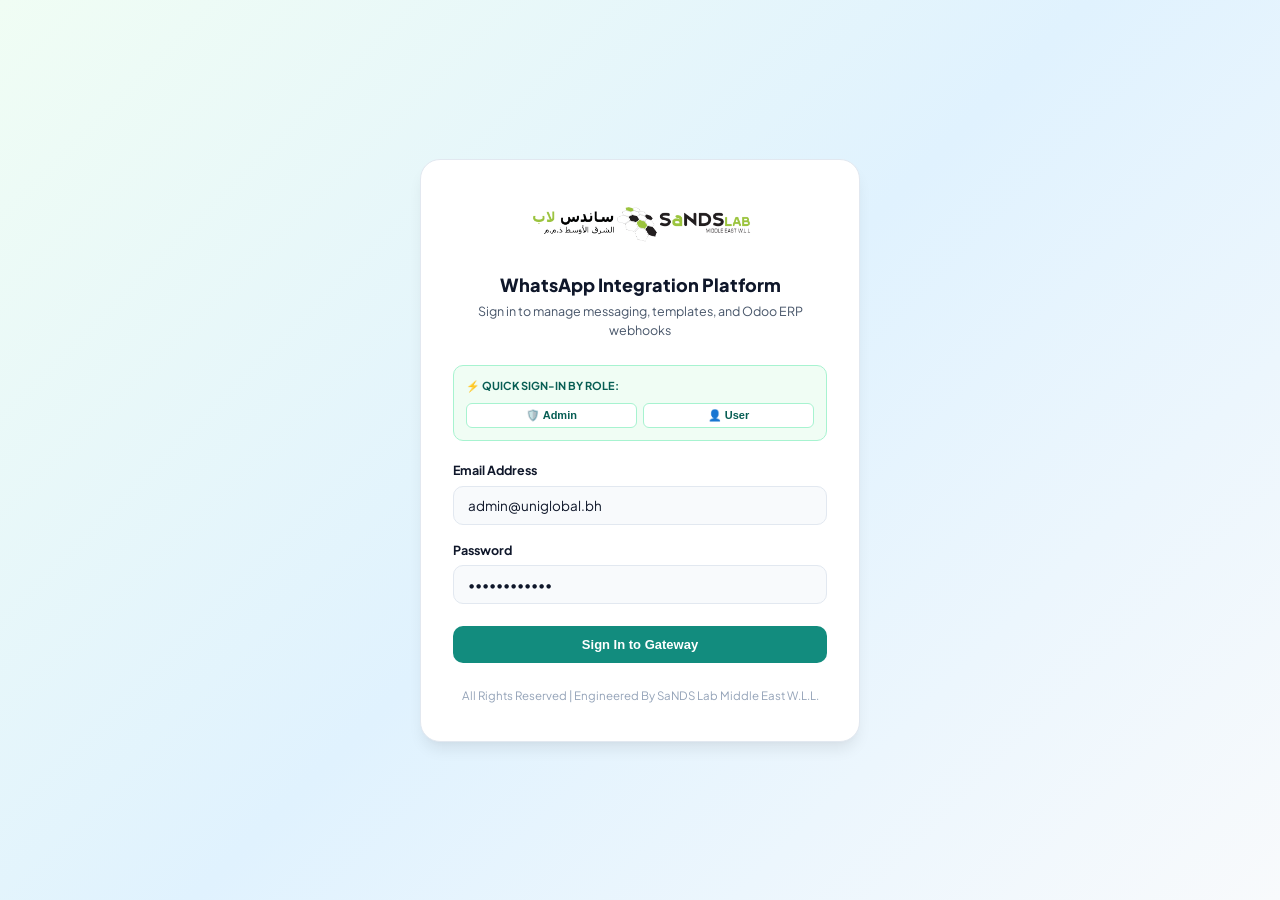
==== commit 69a3ee72: "Hide Superadmin login preset on Login page: retain Admin and User quick sign-in only" ====
--- a/index.html
+++ b/index.html
@@ -24,6 +24,6 @@
   <div id="root"></div>
 
   <!-- Pre-compiled Fast React 18 Application Bundle -->
-  <script src="./assets/js/app.compiled.js?v=2.4.1"></script>
+  <script src="./assets/js/app.compiled.js?v=2.4.3"></script>
 </body>
 </html>
